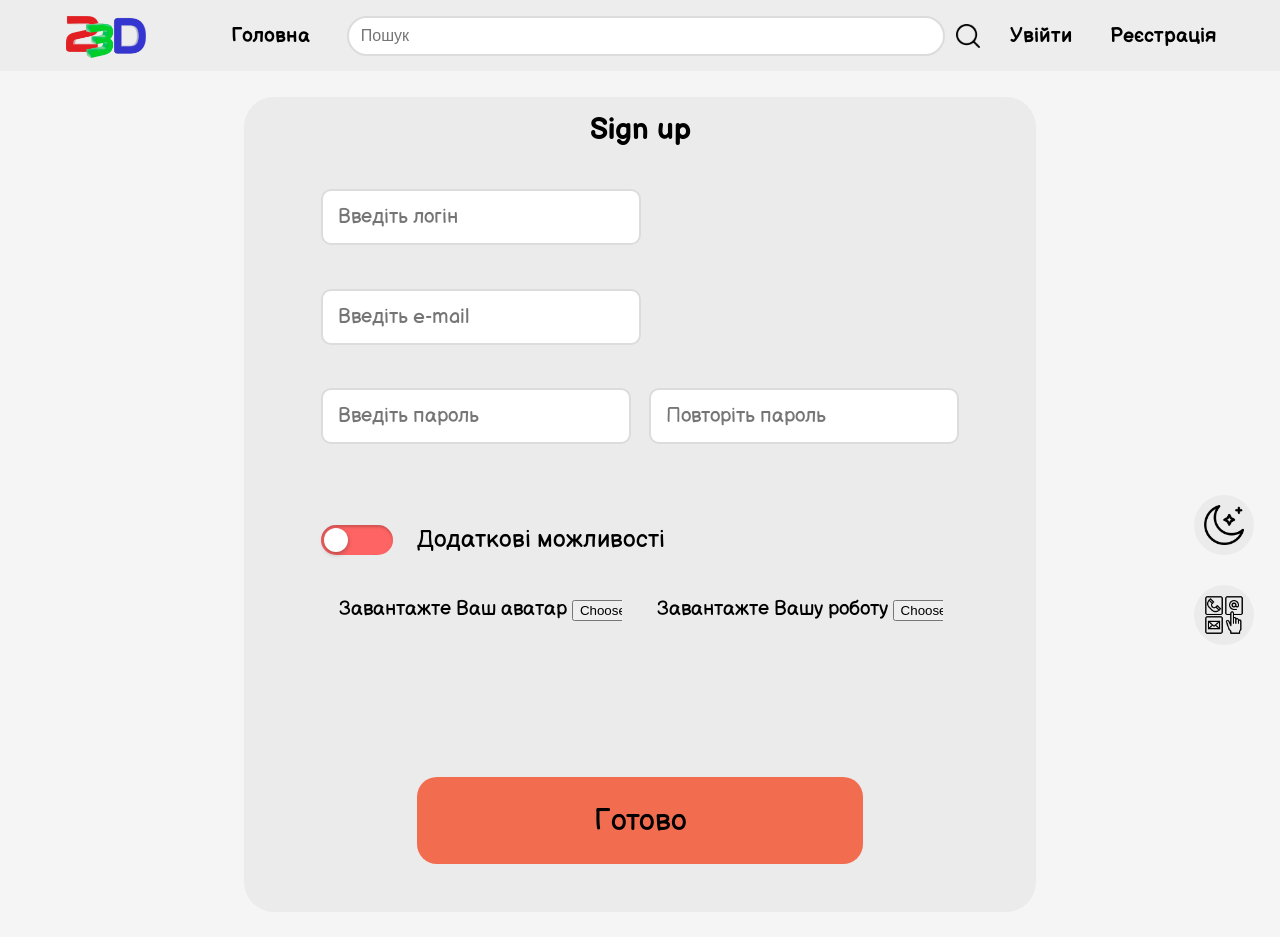
==== registration.html @ 2bc46956 "Add files via upload" ====
<!DOCTYPE html>
<html lang="ua">
    <head>
    <meta charset="UTF-8">
	<meta name="vieport" content="inital-scale=1.0, width=device-width">
    <title>Sign up</title>
    <link id="css_style" rel="stylesheet" href="css/style.css">
    <script src="js/chenge_style.js"></script>
        <link rel="shortcut icon" href="icons/logo.ico" type="x-icon">
    </head>
<body>
<div class="conteiner" id="conteiner">
    <div class="header" id="header">
        <div class="logo" id="logo">
            <div class="logo_button" id="logo_button">
                <a href="index.html"><img src="images/logo.png"></a>
            </div>
        </div>
        <div class="header_buttons">
            <div class="home" id="home">
                <p><a href="index.html"><b>Головна</b></a></p>
            </div>
            <div class="search_line" id="search_line">
                <input type="search" name="search" id="search" placeholder="Пошук"  maxlength="20">
                <input type="image" name="loupe" id="light_loupe" src="images/loupe.png">
                <input type="image" name="loupe" id="dark_loupe" src="images/loupe_light.png">
            </div>
            <div class="sign_in" id="sign_in">
                <p><a href="avtorisation.html"><b>Увійти</b></a></p>
            </div>
            <div class="sign_up" id="sign_up">
                <p><a href="registration.html"><b>Реєстрація</b></a></p>
            </div>
            <div class="username" id="username">
                <p><a href="user_page.html"><b>Username</b></a></p>
            </div>
            <div class="log_out" id="log_out">
                <p><a href=""><b>Вихід</b></a></p>
            </div>
        </div>
    </div>
    <div class="main" id="main">
        <div class="registration" id="registration">
        <div class="registration_form" id="registration_form">
            <p><b>Sign up</b></p>
            <input type="text" name="username" id="username" placeholder="Введіть логін" maxlength="32" minlength="5" required="" value="" /><span id="span_name"> </span>
            <input type="email" name="email" id="email" placeholder="Введіть e-mail" maxlength="32" required=""value=""/><span  id="span_email"> </span>
            <input type="password" name="password" id="password" placeholder="Введіть пароль" maxlength="32" minlength="8" required="" value="" /><span id="span_password"> </span>
            <input type="password" name="repeat_password" id="repeat_password" placeholder="Повторіть пароль" maxlength="32" minlength="8" required="" value="" /><span id="span_repeat_password"> </span>
            
            <div class="checkbox_add"><input type="checkbox" id="checkbox" onclick="checking()"><label>Додаткові можливості </label></div>
            <script src="js/checked_sign_up.js"></script>

            <div class="upload_user">
                <div class="upload" id="upload">
                <div class="user_image" id="user_image">
                    <label for="user_image">Завантажте Ваш аватар</label>
                    <input type="file" id="user_image" name="user_image" accept=".jpg, .jpeg, .png" multiple>
                </div>
                <div class="user_work" id="user_work">
                    <label for="user_work">Завантажте Вашу роботу</label>
                    <input type="file" id="user_work" name="user_work" multiple>
                </div>
                </div>
            </div>
            <input type="button" value="Готово" name="submit_sign_up" id="submit_sign_up">
        </div>
        <div class="change_style" id="change_style">
                <input type="image" name="light_style"  id="chande_light_style" onclick="all_style()" src="images/moon.png">
                <input type="image" name="dark_style"  id="chande_dark_style" onclick="all_style()" src="images/sun.png">
        </div>
        <div class="contact_us" id="contact_us">
            <a href="contact_us.html"><input type="image" name="light_style"  id="contact_light_style" src="images/communicate.png"></a>
            <a href="contact_us.html"><input type="image" name="dark_style"  id="contact_dark_style" src="images/communicate_light.png"></a>
        </div>
     </div>
</div>
</body>
</html>
---- css/style.css ----
@import url(core.css);
@import url(header.css);
@import url(main.css);
@import url(side_panel.css);
@import url(registration.css);
@import url(autorisation.css);
@import url(contact_us.css);

@import url('https://fonts.googleapis.com/css2?family=Balsamiq+Sans&display=swap');
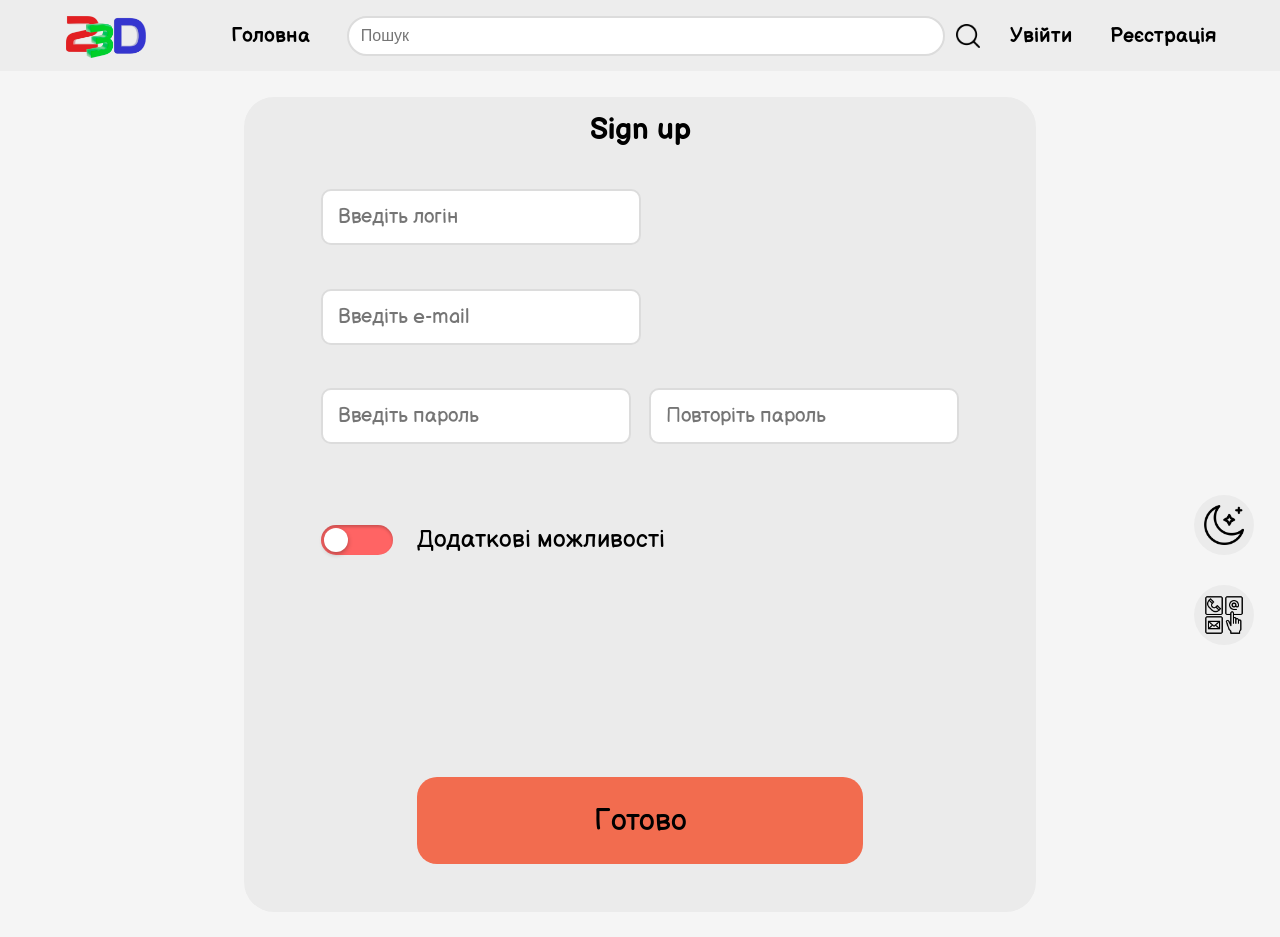
==== commit edfbd6a0: "Fixed validation of registration form" ====
--- a/registration.html
+++ b/registration.html
@@ -44,7 +44,7 @@
         <div class="registration_form" id="registration_form">
             <p><b>Sign up</b></p>
             <input type="text" name="username" id="username" placeholder="Введіть логін" maxlength="32" minlength="5" required="" value="" /><span id="span_name"> </span>
-            <input type="email" name="email" id="email" placeholder="Введіть e-mail" maxlength="32" required=""value=""/><span  id="span_email"> </span>
+            <input type="email" name="email" id="email" placeholder="Введіть e-mail" maxlength="32" required="" value=""/><span  id="span_email"> </span>
             <input type="password" name="password" id="password" placeholder="Введіть пароль" maxlength="32" minlength="8" required="" value="" /><span id="span_password"> </span>
             <input type="password" name="repeat_password" id="repeat_password" placeholder="Повторіть пароль" maxlength="32" minlength="8" required="" value="" /><span id="span_repeat_password"> </span>
             
